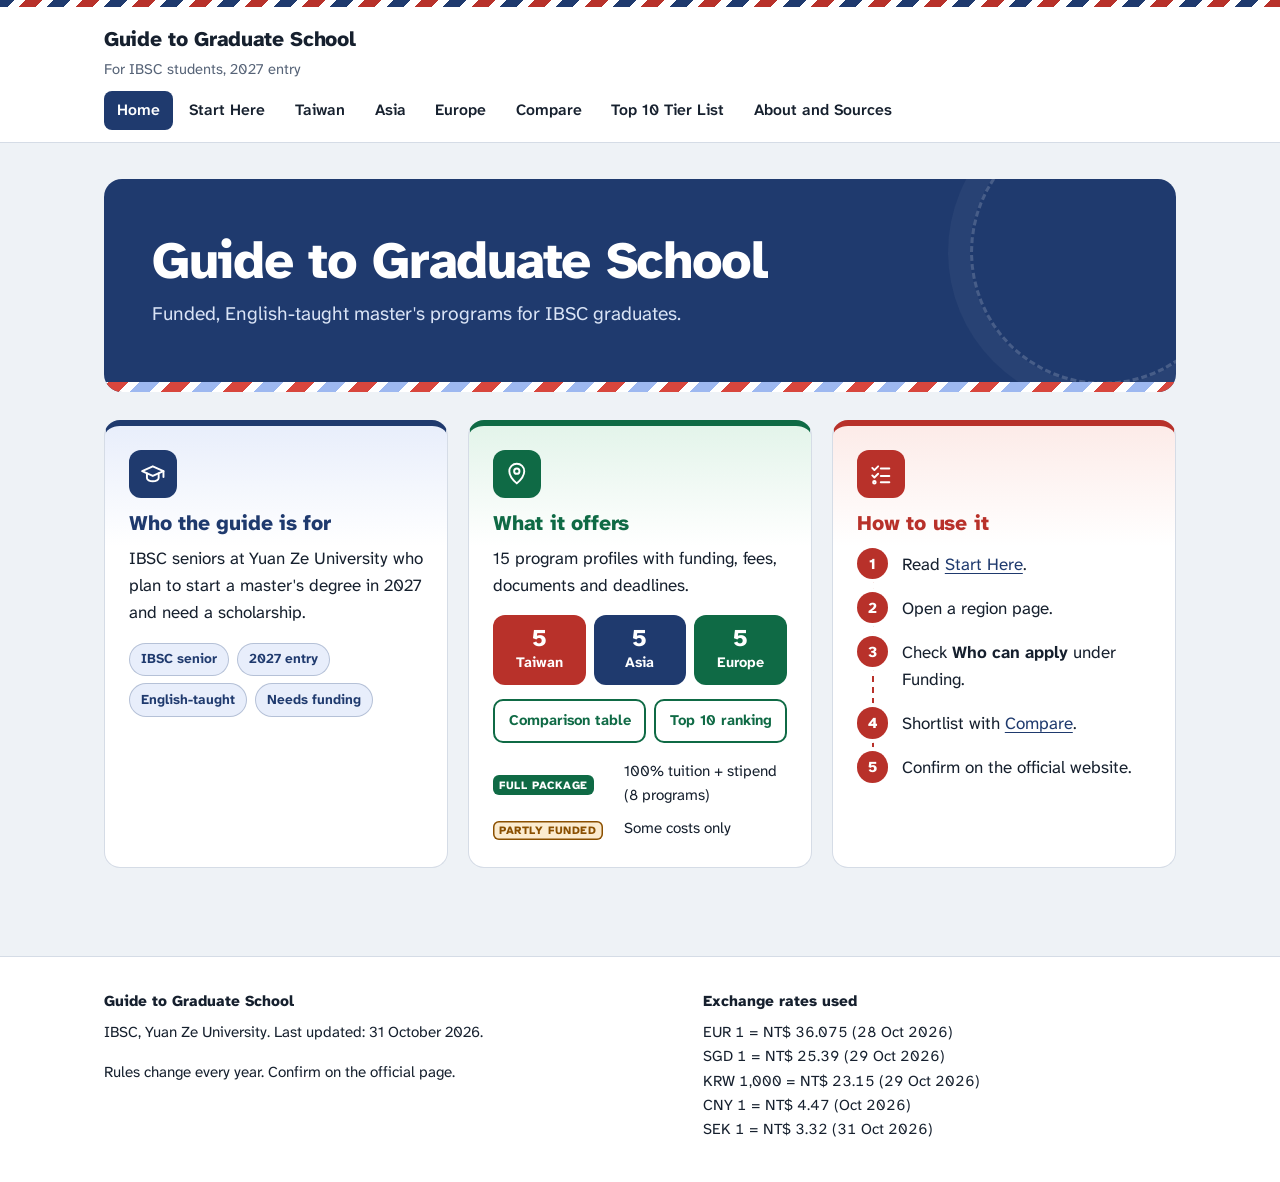
==== index.html @ ecdeb130 "Colourful Home page" ====
<!doctype html>
<html lang="en">
<head>
<meta charset="utf-8">
<meta name="viewport" content="width=device-width, initial-scale=1">
<title>Home | Guide to Graduate School</title>
<meta name="description" content="Fully funded and partly funded master&#x27;s programs for IBSC students: funding, fees, documents and deadlines.">
<link rel="preconnect" href="https://fonts.googleapis.com">
<link rel="preconnect" href="https://fonts.gstatic.com" crossorigin>
<link rel="stylesheet" href="https://fonts.googleapis.com/css2?family=Atkinson+Hyperlegible+Next:ital,wght@0,400;0,600;0,800;1,400&display=swap">
<link rel="stylesheet" href="style.css?v=7">
<script>function imgFail(i){var n=(i.getAttribute('data-next')||'').split('|').filter(Boolean);if(n.length){i.setAttribute('data-next',n.slice(1).join('|'));i.src=n[0];}else{var f=i.closest('.frame');if(f)f.classList.add('noimg');i.remove();}}</script>
</head>
<body>
<a class="skip" href="#main">Skip to content</a>
<header class="site-head">
  <div class="wrap head-row">
    <a class="brand" href="index.html"><span class="brand-name">Guide to Graduate School</span><span class="brand-for">For IBSC students, 2027 entry</span></a>
  </div>
  <nav class="wrap" aria-label="Main menu"><ul class="nav"><li><a href="index.html" aria-current="page">Home</a></li><li><a href="start-here.html">Start Here</a></li><li><a href="taiwan.html">Taiwan</a></li><li><a href="asia.html">Asia</a></li><li><a href="europe.html">Europe</a></li><li><a href="compare.html">Compare</a></li><li><a href="top-10.html">Top 10 Tier List</a></li><li><a href="about.html">About and Sources</a></li></ul></nav>
</header>
<main id="main" class="wrap">
<section class="hero3">
  <h1>Guide to Graduate School</h1>
  <p>Funded, English-taught master's programs for IBSC graduates.</p>
</section>

<section class="trio" aria-label="About this guide">
  <section class="card3 c-who" aria-labelledby="who-t">
    <span class="ico"><svg viewBox="0 0 24 24" aria-hidden="true"><path d="M2 9.5 12 5l10 4.5L12 14 2 9.5z"/><path d="M6.5 11.6V16c0 1.6 2.5 3 5.5 3s5.5-1.4 5.5-3v-4.4"/><path d="M22 9.5V15"/></svg></span>
    <h2 id="who-t">Who the guide is for</h2>
    <p>IBSC seniors at Yuan Ze University who plan to start a master's degree in 2027 and need a scholarship.</p>
    <ul class="tags"><li>IBSC senior</li><li>2027 entry</li><li>English-taught</li><li>Needs funding</li></ul>
  </section>
  <section class="card3 c-what" aria-labelledby="what-t">
    <span class="ico"><svg viewBox="0 0 24 24" aria-hidden="true"><path d="M12 21s-7-6.2-7-11.5a7 7 0 0 1 14 0C19 14.8 12 21 12 21z"/><circle cx="12" cy="9.5" r="2.5"/></svg></span>
    <h2 id="what-t">What it offers</h2>
    <p>15 program profiles with funding, fees, documents and deadlines.</p>
    <div class="rchips"><a class="rchip r-taiwan" href="taiwan.html"><span class="rn">5</span><span class="rl">Taiwan</span></a><a class="rchip r-asia" href="asia.html"><span class="rn">5</span><span class="rl">Asia</span></a><a class="rchip r-europe" href="europe.html"><span class="rn">5</span><span class="rl">Europe</span></a></div>
    <p class="tools"><a href="compare.html">Comparison table</a><a href="top-10.html">Top 10 ranking</a></p>
    <dl class="keys">
      <div><dt><span class="badge full sm">FULL PACKAGE</span></dt><dd>100% tuition + stipend (8 programs)</dd></div>
      <div><dt><span class="badge part sm">PARTLY FUNDED</span></dt><dd>Some costs only</dd></div>
    </dl>
  </section>
  <section class="card3 c-how" aria-labelledby="how-t">
    <span class="ico"><svg viewBox="0 0 24 24" aria-hidden="true"><path d="M4 6.5l2 2 3.5-3.5"/><path d="M12 7h8"/><path d="M4 13.5l2 2 3.5-3.5"/><path d="M12 14h8"/><path d="M12 20h8"/><circle cx="6" cy="20" r="1.2"/></svg></span>
    <h2 id="how-t">How to use it</h2>
    <ol class="nsteps">
      <li>Read <a href="start-here.html">Start Here</a>.</li>
      <li>Open a region page.</li>
      <li>Check <strong>Who can apply</strong> under Funding.</li>
      <li>Shortlist with <a href="compare.html">Compare</a>.</li>
      <li>Confirm on the official website.</li>
    </ol>
  </section>
</section>
</main>
<footer class="site-foot"><div class="wrap foot-grid">
  <div>
    <p class="foot-title">Guide to Graduate School</p>
    <p>IBSC, Yuan Ze University. Last updated: 31 October 2026.</p>
    <p>Rules change every year. Confirm on the official page.</p>
  </div>
  <div>
    <p class="foot-title">Exchange rates used</p>
    <ul class="rates"><li>EUR 1 = NT$ 36.075 (28 Oct 2026)</li><li>SGD 1 = NT$ 25.39 (29 Oct 2026)</li><li>KRW 1,000 = NT$ 23.15 (29 Oct 2026)</li><li>CNY 1 = NT$ 4.47 (Oct 2026)</li><li>SEK 1 = NT$ 3.32 (31 Oct 2026)</li></ul>
  </div>
</div></footer>
<script>
(function(){
  var t=new Date();t.setHours(0,0,0,0);
  document.querySelectorAll('[data-date]').forEach(function(el){
    var d=new Date(el.getAttribute('data-date')+'T00:00:00');
    var n=Math.round((d-t)/864e5), out=el.querySelector('.left');
    el.classList.remove('closed','soon');
    if(n<0){el.classList.add('closed');if(out)out.textContent='Closed';}
    else{if(n<=14)el.classList.add('soon');if(out)out.textContent=n===0?'Closes today':(n===1?'1 day left':n+' days left');}
  });
  var list=document.querySelector('.next-list');
  if(list){var shown=0;list.querySelectorAll('li').forEach(function(li){if(li.classList.contains('closed')||shown>=6){li.hidden=true;}else{shown++;}});}
  var boxes=document.querySelectorAll('.checklist input[type=checkbox]');
  if(boxes.length){
    var saved={};try{saved=JSON.parse(localStorage.getItem('gtgs-checklist')||'{}');}catch(err){}
    boxes.forEach(function(b){
      if(saved[b.id])b.checked=true;
      b.addEventListener('change',function(){saved[b.id]=b.checked;try{localStorage.setItem('gtgs-checklist',JSON.stringify(saved));}catch(err){}});
    });
  }
})();
</script>
</body>
</html>
---- style.css ----
/* Guide to Graduate School: airmail + ticket theme */
:root{
  --paper:#eef2f6; --sheet:#ffffff; --ink:#16202e; --muted:#566377; --line:#d5dce6; --line2:#b9c4d3;
  --navy:#1f3a6e; --navy-ink:#ffffff; --red:#b8312a; --red-bg:#fdebe8;
  --green:#0f6a45; --green-bg:#dcf1e5; --amber:#8a4f00; --amber-bg:#fbebcf;
  --chip-r:#16202e; --tint:#f5f7fa;
  --radius:12px; --wrap:1120px;
  color-scheme:light;
}
@media (prefers-color-scheme:dark){
  :root:not([data-theme="light"]){
    --paper:#0f141b; --sheet:#171e28; --ink:#e7ecf3; --muted:#a2adbd; --line:#2a3443; --line2:#3a4658;
    --navy:#9db8f0; --navy-ink:#0f141b; --red:#ff8f84; --red-bg:#3a1714;
    --green:#74d6a5; --green-bg:#123628; --amber:#f3c065; --amber-bg:#3a2a0b;
    --chip-r:#e7ecf3; --tint:#1c2531; color-scheme:dark;
  }
}
:root[data-theme="dark"]{
  --paper:#0f141b; --sheet:#171e28; --ink:#e7ecf3; --muted:#a2adbd; --line:#2a3443; --line2:#3a4658;
  --navy:#9db8f0; --navy-ink:#0f141b; --red:#ff8f84; --red-bg:#3a1714;
  --green:#74d6a5; --green-bg:#123628; --amber:#f3c065; --amber-bg:#3a2a0b;
  --chip-r:#e7ecf3; --tint:#1c2531; color-scheme:dark;
}

*{box-sizing:border-box}
html{-webkit-text-size-adjust:100%;scroll-padding-top:1rem}
body{margin:0;background:var(--paper);color:var(--ink);
  font:400 1.0625rem/1.6 "Atkinson Hyperlegible Next","Atkinson Hyperlegible",system-ui,-apple-system,"Segoe UI",sans-serif}
img{max-width:100%;height:auto;display:block}
a{color:var(--navy);text-underline-offset:.18em;text-decoration-thickness:1px}
a:hover{text-decoration-thickness:2px}
:focus-visible{outline:3px solid var(--navy);outline-offset:2px;border-radius:4px}
h1,h2,h3,h4{line-height:1.15;margin:0 0 .5em;font-weight:800;letter-spacing:-.01em}
h1{font-size:clamp(2.1rem,4.6vw,3.25rem);letter-spacing:-.025em}
h2{font-size:clamp(1.45rem,2.6vw,1.9rem)}
h3{font-size:1.2rem}
h4{font-size:1.05rem}
p{margin:0 0 1em}
ul,ol{margin:0 0 1em;padding-left:1.25em}
.wrap{max-width:var(--wrap);margin:0 auto;padding:0 24px}
.sr{position:absolute;width:1px;height:1px;overflow:hidden;clip:rect(0 0 0 0);white-space:nowrap}
.skip{position:absolute;left:-999px;top:.5rem;background:var(--sheet);padding:.5rem 1rem;z-index:10}
.skip:focus{left:1rem}
.num{font-variant-numeric:tabular-nums}
.small{font-size:.9rem;color:var(--muted)}
.note{font-size:.95rem;color:var(--muted)}
.todo{color:var(--red);font-weight:600}

/* header with an airmail edge */
.site-head{background:var(--sheet);border-bottom:1px solid var(--line);position:relative}
.site-head::before{content:"";display:block;height:7px;
  background:repeating-linear-gradient(-45deg,#b8312a 0 12px,transparent 12px 20px,#1f3a6e 20px 32px,transparent 32px 40px)}
.head-row{display:flex;align-items:center;justify-content:space-between;padding-top:1rem;padding-bottom:.6rem}
.brand{text-decoration:none;color:var(--ink);display:flex;flex-direction:column;gap:.1rem}
.brand-name{font-weight:800;font-size:1.3rem;letter-spacing:-.015em}
.brand-for{color:var(--muted);font-size:.92rem}
.nav{list-style:none;margin:0;padding:0 0 .75rem;display:flex;flex-wrap:wrap;gap:.25rem}
.nav a{display:block;padding:.45rem .8rem;border-radius:8px;text-decoration:none;color:var(--ink);font-weight:600;font-size:.98rem}
.nav a:hover{background:var(--tint)}
.nav a[aria-current="page"]{background:var(--navy);color:var(--navy-ink)}

main.wrap{padding-top:2.25rem;padding-bottom:4rem}

/* badges */
.badge{display:inline-block;font-weight:800;font-size:.8rem;letter-spacing:.05em;padding:.32em .7em;border-radius:6px;line-height:1.2;white-space:nowrap}
.badge.full{background:var(--green);color:var(--sheet)}
.badge.part{background:var(--amber-bg);color:var(--amber);box-shadow:inset 0 0 0 1.5px var(--amber)}
.badge.sm{font-size:.7rem;padding:.28em .55em}

/* buttons */
.btn{display:inline-block;padding:.75rem 1.2rem;border-radius:10px;background:var(--navy);color:var(--navy-ink);font-weight:800;text-decoration:none;border:2px solid var(--navy)}
.btn.alt{background:transparent;color:var(--navy)}
.btn:hover{text-decoration:underline}
.cta{display:flex;flex-wrap:wrap;gap:.75rem;margin:1.5rem 0}

/* page head */
.page-head{max-width:70ch;margin-bottom:2rem}
.crumb{font-size:.92rem;color:var(--muted);margin-bottom:.75rem}
.crumb a{color:var(--muted)}
.lead{font-size:1.2rem;color:var(--muted);max-width:62ch}
.tally{display:flex;flex-wrap:wrap;align-items:center;gap:.5rem;font-weight:600}
.tally .sep{width:1px;height:1.1em;background:var(--line2);margin:0 .4rem}
.toc-inline{list-style:none;padding:0;display:flex;flex-wrap:wrap;gap:.5rem 1.25rem;font-weight:600}

/* HOME */
.hero{display:grid;grid-template-columns:minmax(0,1.25fr) minmax(0,1fr);gap:3rem;align-items:start;margin-bottom:3.5rem}
.hero h1{max-width:16ch}
.hero-note{color:var(--muted)}
.hero-note .badge{vertical-align:.1em;margin:0 .15rem}
.next{background:var(--sheet);border:1px solid var(--line);border-radius:var(--radius);padding:1.4rem 1.4rem 1rem;border-top:6px solid var(--red)}
.next h2{font-size:1.3rem;margin-bottom:.75rem}
.next-list{list-style:none;padding:0;margin:0 0 .75rem}
.next-list li{display:grid;grid-template-columns:6.6rem 1fr;gap:.15rem .9rem;padding:.7rem 0;border-top:1px solid var(--line)}
.next-list li:first-child{border-top:0}
.next-list li[hidden]{display:none}
.next-list .d{grid-row:span 2;font-weight:800;color:var(--red);font-variant-numeric:tabular-nums}
.next-list a{font-weight:600}
.next-list .meta{display:flex;align-items:center;gap:.5rem;font-size:.88rem;color:var(--muted)}
.left{font-size:.88rem;color:var(--muted);font-weight:600}
.soon .left{color:var(--red)}
.closed .left{color:var(--muted)}

.programs{margin-bottom:3.5rem}
.regions{display:grid;grid-template-columns:repeat(3,minmax(0,1fr));gap:1.25rem}
.reg{background:var(--sheet);border:1px solid var(--line);border-radius:var(--radius);padding:1.25rem}
.reg h3{font-size:1.35rem;margin-bottom:.5rem}
.reg h3 a{color:var(--ink);text-decoration:none}
.reg ul{list-style:none;padding:0;margin:0 0 1rem}
.reg li{padding:.65rem 0;border-top:1px solid var(--line)}
.reg li a{font-weight:600}
.row2{display:flex;align-items:center;gap:.6rem;margin-top:.3rem;font-size:.9rem;color:var(--muted);font-variant-numeric:tabular-nums}
.more{font-weight:600}

.two{display:grid;grid-template-columns:1fr 1fr;gap:3rem}
.badges{margin:0}
.badges div{display:grid;grid-template-columns:9.5rem 1fr;gap:1rem;padding:.9rem 0;border-top:1px solid var(--line)}
.badges dt{padding-top:.15rem}
.badges dd{margin:0}
.steps{padding-left:1.4em}
.steps li{margin-bottom:.6rem;padding-left:.25rem}

/* REGION: at a glance */
.glance{margin-bottom:3rem}
.tablewrap{overflow-x:auto;-webkit-overflow-scrolling:touch}
table{border-collapse:collapse;width:100%}
.gl{background:var(--sheet);border:1px solid var(--line);border-radius:var(--radius);overflow:hidden}
.gl th,.gl td{text-align:left;padding:.8rem 1rem;border-top:1px solid var(--line);vertical-align:top}
.gl thead th{background:var(--tint);font-size:.88rem;color:var(--muted);font-weight:600;border-top:0}
.gl tbody th a{font-weight:600}
.gl .dlc strong{color:var(--red);display:block;white-space:nowrap}
.gl .closed .dlc strong{color:var(--muted);text-decoration:line-through}

/* PROFILE */
.prog{background:var(--sheet);border:1px solid var(--line);border-radius:16px;padding:clamp(1.25rem,3.2vw,2.5rem);margin:0 0 2.5rem}
.prog-head{display:grid;grid-template-columns:minmax(0,1fr) minmax(0,22rem);gap:2rem;align-items:start;margin-bottom:1.5rem}
.count{font-size:.92rem;color:var(--muted);font-weight:600;margin-bottom:.5rem}
.prog h2{font-size:clamp(1.5rem,2.8vw,2.1rem);max-width:28ch}
.uni{font-size:1.15rem;font-weight:600;margin-bottom:.2rem}
.city{color:var(--muted)}
.campus{margin:0}
.campus .frame{aspect-ratio:4/3;border-radius:10px;overflow:hidden}
.campus .frame img{width:100%;height:100%;object-fit:cover}
figcaption{font-size:.88rem;color:var(--muted);margin-top:.45rem}

.frame{display:grid;background:var(--tint);border:1px solid var(--line);border-radius:8px;overflow:hidden;min-height:8rem}
.frame>*{grid-area:1/1}
.frame img,.frame .zoom{position:relative;z-index:1;background:var(--sheet)}
.frame .zoom{display:block}
.frame .ph{align-self:center;justify-self:center;text-align:center;color:var(--muted);font-size:.9rem;padding:1rem;line-height:1.4}
.frame .ph small{font-size:.8rem;opacity:.8;word-break:break-all}

/* the ticket */
.ticket{display:grid;grid-template-columns:minmax(0,1fr) 15.5rem;border:1.5px solid var(--line2);border-radius:14px;margin:0 0 2.25rem;background:var(--sheet);position:relative}
.facts{display:grid;grid-template-columns:1.25fr 1fr 1fr 1fr}
.fact{padding:1.1rem 1.2rem;display:flex;flex-direction:column;gap:.3rem;border-left:1px solid var(--line)}
.fact:first-child{border-left:0}
.k{font-size:.85rem;color:var(--muted);font-weight:600}
.v{font-size:1.45rem;font-weight:800;line-height:1.15;letter-spacing:-.01em}
.fact.fund .v{font-size:1rem}
.s{font-size:.85rem;color:var(--muted);line-height:1.35}
.stub{background:var(--red-bg);border-left:2px dashed var(--red);border-radius:0 12px 12px 0;padding:1.1rem 1.3rem;display:flex;flex-direction:column;gap:.25rem;position:relative}
.stub::before,.stub::after{content:"";position:absolute;left:-12px;width:22px;height:22px;border-radius:50%;background:var(--sheet);border:1.5px solid var(--line2)}
.stub::before{top:-12px;clip-path:inset(50% 0 0 0)}
.stub::after{bottom:-12px;clip-path:inset(0 0 50% 0)}
.stub .k{color:var(--red)}
.stub .v{color:var(--red);font-size:1.6rem}
.stub .left{display:inline-block;align-self:flex-start;margin-top:.35rem;padding:.2rem .55rem;border-radius:6px;background:var(--sheet);color:var(--red);font-size:.85rem}
.stub.closed .v{text-decoration:line-through;color:var(--muted)}
.stub.closed .left{color:var(--muted)}
.stub .start{font-size:.85rem;color:var(--ink);margin-top:.35rem}

/* profile parts */
.psec{display:grid;grid-template-columns:13rem minmax(0,1fr);gap:1.5rem;padding:1.75rem 0;border-top:1px solid var(--line)}
.psec h3{display:flex;align-items:flex-start;gap:.6rem;font-size:1.1rem;margin:0}
.pn{flex:none;display:inline-grid;place-items:center;width:1.75rem;height:1.75rem;border-radius:50%;background:var(--navy);color:var(--navy-ink);font-size:.9rem;font-variant-numeric:tabular-nums;margin-top:-.1rem}
.pc>*:last-child{margin-bottom:0}
.pc p{max-width:72ch}
.label{font-weight:800;margin:1.1rem 0 .4rem}
.fields{display:grid;grid-template-columns:repeat(2,minmax(0,1fr));gap:.9rem 1.5rem;margin:0}
.fields dt{font-size:.85rem;color:var(--muted);font-weight:600}
.fields dd{margin:0}
.links,.courses{padding-left:1.2em}
.links li,.courses li{margin-bottom:.25rem}
.cost{background:var(--tint);border-radius:8px;padding:.75rem 1rem}
.fund{border-left:4px solid var(--amber);padding:.25rem 0 .25rem 1.1rem;margin:1.25rem 0}
.fund.full{border-left-color:var(--green)}
.fund h4{display:flex;flex-wrap:wrap;align-items:center;gap:.5rem}
.kind{font-size:.75rem;font-weight:800;padding:.2em .5em;border-radius:5px}
.kind.full{background:var(--green-bg);color:var(--green)}
.kind.part{background:var(--amber-bg);color:var(--amber)}
.fund-rows{grid-template-columns:1fr}
.fund-rows div{display:grid;grid-template-columns:12rem minmax(0,1fr);gap:1rem}
.fsrc{font-size:.9rem;margin-top:.6rem}

.req{font-size:.97rem}
.req th,.req td{text-align:left;vertical-align:top;padding:.7rem .75rem;border-top:1px solid var(--line)}
.req thead th{font-size:.85rem;color:var(--muted);font-weight:600;border-top:0}
.req tbody th{font-weight:600;width:13rem}
.req .stc{width:9.5rem}
.chip{display:inline-block;font-size:.8rem;font-weight:800;padding:.2em .55em;border-radius:5px;white-space:nowrap}
.c-R{background:var(--chip-r);color:var(--sheet)}
.c-O{box-shadow:inset 0 0 0 1.5px var(--navy);color:var(--navy)}
.c-N{background:var(--tint);color:var(--muted)}
.c-S{border:1.5px dashed var(--line2);color:var(--muted);padding:.12em .5em}
.st-S td:last-child{color:var(--muted)}

.dls{margin:0}
.dls div{display:grid;grid-template-columns:15rem minmax(0,1fr);gap:1rem;padding:.6rem 0;border-top:1px solid var(--line)}
.dls div:first-child{border-top:0}
.dls dt{color:var(--muted);font-weight:600}
.dls dd{margin:0}
.dls .hot dd{color:var(--red);font-weight:800}

.shots{display:grid;grid-template-columns:repeat(2,minmax(0,1fr));gap:1.25rem}
.shot{margin:0}
.shot .frame{min-height:12rem}
.shot img{width:100%}

.contacts{list-style:none;padding:0}
.contacts li{margin-bottom:.3rem}
.cl{color:var(--muted)}
.srcs{padding-left:1.4em;font-size:.97rem}
.srcs li{margin-bottom:.3rem}
.checked{font-weight:600;margin-top:1rem}
.back{margin:1.5rem 0 0;font-size:.95rem}

/* START HERE */
.block{background:var(--sheet);border:1px solid var(--line);border-radius:16px;padding:clamp(1.25rem,3vw,2.25rem);margin-bottom:2rem}
.words{display:grid;grid-template-columns:repeat(2,minmax(0,1fr));gap:0 2.5rem;margin:0}
.words div{padding:.8rem 0;border-top:1px solid var(--line)}
.words dt{font-weight:800}
.words dd{margin:.15rem 0 0;color:var(--ink)}
.checklist{list-style:none;padding:0;counter-reset:c;margin:0}
.checklist li{display:flex;gap:.8rem;align-items:flex-start;padding:.7rem 0;border-top:1px solid var(--line)}
.checklist li:first-child{border-top:0}
.checklist input{width:1.25rem;height:1.25rem;margin-top:.2rem;flex:none;accent-color:var(--green)}
.checklist input:checked+label{color:var(--muted);text-decoration:line-through}
.timeline{list-style:none;padding:0;margin:0 0 1rem;border-left:3px solid var(--line2)}
.timeline li{position:relative;padding:0 0 1.25rem 1.5rem}
.timeline li::before{content:"";position:absolute;left:-9px;top:.35rem;width:15px;height:15px;border-radius:50%;background:var(--sheet);border:3px solid var(--red)}
.timeline .when{font-weight:800;margin-bottom:.2rem}
.timeline p{margin:0;max-width:75ch}
.tips{padding-left:1.2em}
.tips li{margin-bottom:.7rem;max-width:78ch}
.soon-box{max-width:52rem}

/* footer */
.site-foot{background:var(--sheet);border-top:1px solid var(--line);padding:2rem 0;font-size:.95rem}
.foot-grid{display:grid;grid-template-columns:1.2fr 1fr;gap:2rem}
.foot-title{font-weight:800;margin-bottom:.4rem}
.rates{list-style:none;padding:0;margin:0 0 .5rem;font-variant-numeric:tabular-nums}

/* responsive */
@media (max-width:980px){
  .hero{grid-template-columns:1fr;gap:2rem}
  .regions{grid-template-columns:1fr}
  .two{grid-template-columns:1fr;gap:1.5rem}
  .ticket{grid-template-columns:1fr}
  .stub{border-left:0;border-top:2px dashed var(--red);border-radius:0 0 12px 12px}
  .stub::before{left:-12px;top:-12px;clip-path:inset(0 0 0 50%)}
  .stub::after{left:auto;right:-12px;top:-12px;bottom:auto;clip-path:inset(0 50% 0 0)}
  .psec{grid-template-columns:1fr;gap:.9rem}
}
@media (max-width:760px){
  .wrap{padding:0 16px}
  main.wrap{padding-top:1.5rem}
  .prog-head{grid-template-columns:1fr}
  .facts{grid-template-columns:1fr 1fr}
  .fact{border-left:0;border-top:1px solid var(--line)}
  .fact:nth-child(-n+2){border-top:0}
  .fact:nth-child(even){border-left:1px solid var(--line)}
  .fact.fund{grid-column:1/-1;border-left:0}
  .fact.fund+.fact{border-left:0;border-top:1px solid var(--line)}
  .fact.fund~.fact:nth-child(3){border-left:1px solid var(--line)}
  .fact.fund~.fact:nth-child(4){border-left:0;grid-column:1/-1}
  .v{font-size:1.25rem}
  .stub .v{font-size:1.4rem}
  .fields,.words,.shots{grid-template-columns:1fr}
  .fund-rows div,.dls div,.badges div{grid-template-columns:1fr;gap:.15rem}
  .foot-grid{grid-template-columns:1fr}
  /* tables become stacked rows */
  .gl,.gl tbody,.gl tr,.gl th,.gl td,.req,.req tbody,.req tr,.req th,.req td{display:block;width:auto}
  .gl thead,.req thead{position:absolute;width:1px;height:1px;overflow:hidden;clip:rect(0 0 0 0)}
  .gl{border:0;background:transparent}
  .gl tr{background:var(--sheet);border:1px solid var(--line);border-radius:10px;padding:.8rem 1rem;margin-bottom:.75rem;display:grid;grid-template-columns:1fr 1fr;gap:.4rem 1rem}
  .gl th,.gl td{border:0;padding:0}
  .gl tbody th{grid-column:1/-1;font-size:1.05rem}
  .gl td:nth-of-type(1){grid-column:1/-1}
  .gl td::before{content:attr(data-l);display:block;font-size:.78rem;color:var(--muted);font-weight:600}
  .req tr{padding:.8rem 0;border-top:1px solid var(--line)}
  .req th,.req td{border:0;padding:0}
  .req tbody th{width:auto;display:inline}
  .req .stc{width:auto;display:inline;margin-left:.5rem}
  .req td:last-child{margin-top:.3rem}
  .next-list li{grid-template-columns:5.8rem 1fr}
}
@media (prefers-reduced-motion:reduce){*{scroll-behavior:auto!important}}
@media print{.site-head nav,.cta,.back{display:none}.prog{break-inside:auto;border:0}}

/* ---------- Home sections ---------- */
.hsec{margin:0 0 3.5rem}
.who{display:grid;grid-template-columns:minmax(0,1.1fr) minmax(0,1fr);gap:2.5rem;align-items:start}
.who-main{font-size:1.25rem;line-height:1.5;margin:0}
.who-list{margin:0;padding-left:1.2em}
.who-list li{margin-bottom:.5rem}
.offers{list-style:none;padding:0;margin:0 0 2rem;border-top:1px solid var(--line)}
.offers li{display:grid;grid-template-columns:14rem minmax(0,1fr);gap:1.25rem;padding:.9rem 0;border-bottom:1px solid var(--line)}
.offers li>a{font-size:1.05rem}
h3.sub{font-size:1.15rem;margin:1.75rem 0 .75rem}
.reg h4{font-size:1.3rem;margin-bottom:.5rem}
.reg h4 a{color:var(--ink);text-decoration:none}

/* ---------- Compare ---------- */
.controls{display:flex;flex-wrap:wrap;align-items:center;gap:.75rem 1.5rem;background:var(--sheet);border:1px solid var(--line);border-radius:var(--radius);padding:.9rem 1rem;margin-bottom:1rem}
.seg{display:inline-flex;border:1.5px solid var(--navy);border-radius:9px;overflow:hidden}
.seg button{font:inherit;font-weight:600;font-size:.95rem;padding:.45rem .85rem;border:0;background:transparent;color:var(--navy);cursor:pointer}
.seg button+button{border-left:1.5px solid var(--navy)}
.seg button[aria-pressed="true"]{background:var(--navy);color:var(--navy-ink)}
.chk{display:inline-flex;align-items:center;gap:.45rem;font-weight:600}
.chk input{width:1.15rem;height:1.15rem;accent-color:var(--green)}
.sort{display:inline-flex;align-items:center;gap:.5rem;font-weight:600}
.sort select{font:inherit;padding:.4rem .5rem;border:1.5px solid var(--line2);border-radius:8px;background:var(--sheet);color:var(--ink)}
.count-line{margin:0 0 0 auto;color:var(--muted);font-size:.95rem}
.cmp .u{display:block;font-size:.82rem;color:var(--muted);font-weight:400;margin-top:.15rem}
.cmp tbody th a{font-weight:600}
.rk{font-weight:800;font-size:1.15rem}
.rk-note{display:block;font-size:.75rem;color:var(--muted)}
.cmp tr[hidden]{display:none}
.notes{color:var(--muted);font-size:.95rem;margin-top:1rem;padding-left:1.2em}

/* ---------- Top 10 ---------- */
.formula{font-weight:800;font-size:1.2rem;background:var(--tint);border-left:4px solid var(--navy);padding:.8rem 1rem;border-radius:0 8px 8px 0;font-variant-numeric:tabular-nums}
.defs{margin-top:1.25rem}
.crit .w{font-weight:800;font-size:1.15rem}
.tier{margin:0 0 2.5rem}
.tier-head{display:flex;align-items:center;gap:1rem;margin-bottom:1rem}
.tl{flex:none;display:grid;place-items:center;width:3.4rem;height:3.4rem;border-radius:12px;font-weight:800;font-size:1.9rem;color:#fff;background:var(--navy)}
.tier-S .tl{background:#0f6a45}.tier-A .tl{background:#1f3a6e}.tier-B .tl{background:#566377}.tier-C .tl{background:#8a4f00}
.tier-head h3{font-size:1.35rem;margin:0}
.tier-head p{margin:.15rem 0 0;color:var(--muted)}
.ranks{list-style:none;padding:0;margin:0;display:grid;gap:1rem}
.rank{display:grid;grid-template-columns:3rem 15rem minmax(0,1fr);gap:1.25rem;background:var(--sheet);border:1px solid var(--line);border-radius:14px;padding:1.25rem}
.no{font-weight:800;font-size:2rem;line-height:1;color:var(--navy);font-variant-numeric:tabular-nums}
.thumb{margin:0}
.thumb .frame{aspect-ratio:4/3;min-height:0}
.thumb .frame img{width:100%;height:100%;object-fit:cover}
.thumb figcaption{font-size:.78rem}
.rbody h4{font-size:1.2rem;margin:.35rem 0 .2rem}
.rbody p{margin-bottom:.6rem;max-width:70ch}
.rmeta{display:flex;align-items:center;gap:.75rem;margin:0}
.score{color:var(--muted)}
.score strong{color:var(--ink);font-size:1.25rem}
.runi{color:var(--muted);font-weight:600}
.route{background:var(--tint);border-radius:8px;padding:.6rem .8rem;font-size:.95rem}
.bars{display:grid;grid-template-columns:repeat(4,minmax(0,1fr));gap:.5rem 1rem;margin:.4rem 0 .8rem}
.bars dt{font-size:.8rem;color:var(--muted);font-weight:600}
.bars dd{margin:.15rem 0 0;display:flex;align-items:center;gap:.4rem}
.bar{flex:1;height:.5rem;border-radius:4px;background:var(--line);overflow:hidden}
.bar i{display:block;height:100%;background:var(--navy)}
.bv{font-size:.82rem;font-weight:600;font-variant-numeric:tabular-nums}
.rlinks{display:flex;flex-wrap:wrap;gap:.4rem 1.2rem;font-weight:600;font-size:.95rem;margin:0}
.awards{display:grid;grid-template-columns:1fr 1fr;gap:1.25rem}
.award{border:2px solid var(--navy);border-radius:14px;padding:1.25rem}
.aw-k{display:inline-block;background:var(--navy);color:var(--navy-ink);font-weight:800;padding:.25rem .7rem;border-radius:6px;margin-bottom:.8rem}
.award .thumb{margin-bottom:.8rem}
.award .thumb .frame{aspect-ratio:16/7}
.award h3{font-size:1.15rem}
.sct .tot{font-weight:800}
.whys details,.srcgroup details{border-top:1px solid var(--line);padding:.55rem 0}
.whys summary,.srcgroup summary{cursor:pointer;font-weight:600}
.whys details p{margin:.5rem 0 .2rem;max-width:80ch}

/* ---------- About ---------- */
.simple th{width:auto}
.srcgroups{display:grid;grid-template-columns:repeat(3,minmax(0,1fr));gap:1.5rem}
.srcgroup h3{font-size:1.1rem;margin-bottom:.4rem}
.srcgroup .srcs{margin-top:.5rem}
.big-date{font-size:1.8rem;font-weight:800;margin-bottom:.4rem}

@media (max-width:980px){
  .who{grid-template-columns:1fr;gap:1rem}
  .rank{grid-template-columns:2.5rem minmax(0,1fr)}
  .rank .thumb{grid-column:2}
  .rank .rbody{grid-column:1/-1}
  .awards,.srcgroups{grid-template-columns:1fr}
  .count-line{margin-left:0}
}
@media (max-width:760px){
  .offers li{grid-template-columns:1fr;gap:.2rem}
  .bars{grid-template-columns:1fr 1fr}
  .rank{padding:1rem}
  .thumb .frame{aspect-ratio:16/9}
  .seg button{padding:.45rem .6rem}
  .crit .w{font-size:1rem}
}

.cmp{font-size:.95rem}
.cmp th,.cmp td{padding:.75rem .7rem}
.cmp tbody th{min-width:13rem}
.cmp .nv{font-weight:600;white-space:nowrap}
.cmp .dlc strong{white-space:nowrap}
@media (max-width:760px){.cmp tbody th{min-width:0}}
.cmp th,.cmp td{padding:.7rem .55rem}
.cmp tbody th{min-width:11.5rem}
.cmp .dlc strong{white-space:normal}
.sort{white-space:nowrap}
@media (max-width:760px){
  .cmp .rkc{grid-column:1/-1;display:flex;align-items:baseline;gap:.4rem}
  .cmp .rkc::before{content:"Rank";display:inline;font-size:.85rem}
  .cmp .rkc .rk{font-size:1rem}
  .cmp .rkc .rk-note{display:inline}
  .sort select{flex:1;min-width:0}
  .sort{display:flex;width:100%}
}

/* ---------- Home (short version) ---------- */
.hero2{background:var(--sheet);border:1px solid var(--line);border-radius:16px;padding:clamp(1.5rem,4vw,3rem);margin-bottom:1.5rem;border-left:8px solid var(--navy)}
.hero2 h1{max-width:20ch;margin-bottom:.6rem}
.hero2 .lead{margin-bottom:0}
.hero2 .cta{margin:1.5rem 0 0}
.trio{display:grid;grid-template-columns:repeat(3,minmax(0,1fr));gap:1.25rem;margin-bottom:1.5rem}
.card3{background:var(--sheet);border:1px solid var(--line);border-radius:14px;padding:1.4rem 1.5rem}
.card3 h2{font-size:1.25rem;margin-bottom:.6rem}
.card3 p,.card3 ul,.card3 ol{margin:0}
.card3 ul,.card3 ol{padding-left:1.2em}
.card3 li{margin-bottom:.35rem}
.legend{display:flex;flex-wrap:wrap;gap:.5rem 2rem;color:var(--muted)}
.legend p{margin:0}
.legend .badge{margin-right:.35rem;vertical-align:.1em}
.more-funds{margin-top:1rem;border-top:1px solid var(--line);padding-top:.6rem}
.more-funds summary{cursor:pointer;font-weight:700;color:var(--navy)}
@media (max-width:980px){.trio{grid-template-columns:1fr}}

.req th,.req td{padding:.5rem .75rem;line-height:1.45}
.req .stc{width:8.5rem}

.home-head{margin-bottom:1.5rem}
.home-head h1{margin-bottom:.3rem}
.card3 li .badge{vertical-align:.1em}

/* ---------- Home v3: colour ---------- */
.hero3{position:relative;overflow:hidden;background:var(--navy-solid,#1f3a6e);color:#fff;border-radius:18px;padding:clamp(1.75rem,4.5vw,3.25rem) clamp(1.5rem,4vw,3rem) calc(clamp(1.75rem,4.5vw,3.25rem) + 10px);margin-bottom:1.75rem}
.hero3::after{content:"";position:absolute;left:0;right:0;bottom:0;height:10px;background:repeating-linear-gradient(-45deg,#d8463d 0 14px,#fff 14px 22px,#9db8f0 22px 36px,#fff 36px 44px)}
.hero3 h1{color:#fff;margin:0 0 .5rem;max-width:18ch}
.hero3 p{margin:0;font-size:1.2rem;color:#d9e3f5;max-width:46ch}
.hero3::before{content:"";position:absolute;right:-60px;top:-60px;width:260px;height:260px;border-radius:50%;border:3px dashed rgba(255,255,255,.18);box-shadow:0 0 0 22px rgba(255,255,255,.04)}

.trio{gap:1.25rem}
.card3{position:relative;border:1px solid var(--line);border-top:6px solid var(--acc);border-radius:16px;padding:1.5rem 1.5rem 1.6rem;background:linear-gradient(180deg,var(--tintc) 0,var(--sheet) 7.5rem)}
.c-who{--acc:#1f3a6e;--tintc:#e8eefb;--accink:#1f3a6e}
.c-what{--acc:#0f6a45;--tintc:#e3f4ea;--accink:#0f6a45}
.c-how{--acc:#b8312a;--tintc:#fcebe8;--accink:#b8312a}
.ico{display:grid;place-items:center;width:3rem;height:3rem;border-radius:12px;background:var(--acc);margin-bottom:.9rem}
.ico svg{width:1.6rem;height:1.6rem;fill:none;stroke:#fff;stroke-width:1.8;stroke-linecap:round;stroke-linejoin:round}
.card3 h2{color:var(--accink);font-size:1.3rem;margin-bottom:.55rem}
.card3>p{margin:0 0 1rem}
.tags{list-style:none;padding:0;margin:0;display:flex;flex-wrap:wrap;gap:.45rem}
.tags li{background:var(--tintc);color:var(--accink);font-weight:700;font-size:.85rem;padding:.3rem .7rem;border-radius:999px;margin:0;border:1px solid color-mix(in srgb,var(--acc) 25%,transparent)}
.rchips{display:grid;grid-template-columns:repeat(3,1fr);gap:.5rem;margin:0 0 .9rem}
.rchip{display:flex;flex-direction:column;align-items:center;gap:.1rem;padding:.65rem .3rem;border-radius:12px;text-decoration:none;color:#fff;font-weight:700;transition:transform .15s}
.rchip:hover{transform:translateY(-2px)}
.rchip .rn{font-size:1.5rem;line-height:1;font-weight:800}
.rchip .rl{font-size:.9rem}
.r-taiwan{background:#b8312a}.r-asia{background:#1f3a6e}.r-europe{background:#0f6a45}
.tools{display:flex;flex-wrap:wrap;gap:.5rem;margin:0 0 1rem}
.tools a{flex:1 1 auto;text-align:center;font-weight:700;font-size:.92rem;padding:.5rem .7rem;border-radius:10px;border:2px solid var(--acc);color:var(--accink);text-decoration:none;background:var(--sheet)}
.tools a:hover{background:var(--tintc)}
.keys{margin:0;display:grid;gap:.45rem}
.keys div{display:flex;align-items:center;gap:.6rem}
.keys dt{flex:none;width:7.6rem}
.keys dd{margin:0;font-size:.95rem}
.nsteps{list-style:none;counter-reset:s;padding:0;margin:0;position:relative}
.nsteps::before{content:"";position:absolute;left:.95rem;top:.6rem;bottom:.6rem;width:2px;background:repeating-linear-gradient(var(--acc) 0 6px,transparent 6px 11px)}
.nsteps li{counter-increment:s;position:relative;padding:.35rem 0 .35rem 2.8rem;margin:0 0 .35rem}
.nsteps li::before{content:counter(s);position:absolute;left:0;top:.2rem;width:1.95rem;height:1.95rem;border-radius:50%;background:var(--acc);color:#fff;font-weight:800;display:grid;place-items:center;font-size:.95rem;box-shadow:0 0 0 4px var(--sheet)}
@media (prefers-color-scheme:dark){
  :root:not([data-theme="light"]) .c-who{--tintc:#1b2740;--accink:#9db8f0}
  :root:not([data-theme="light"]) .c-what{--tintc:#13301f;--accink:#74d6a5}
  :root:not([data-theme="light"]) .c-how{--tintc:#35181a;--accink:#ff8f84}
  :root:not([data-theme="light"]) .hero3{background:#1a2c52}
}
@media (prefers-reduced-motion:reduce){.rchip{transition:none}}
.card3 .tags,.card3 .nsteps{padding-left:0}
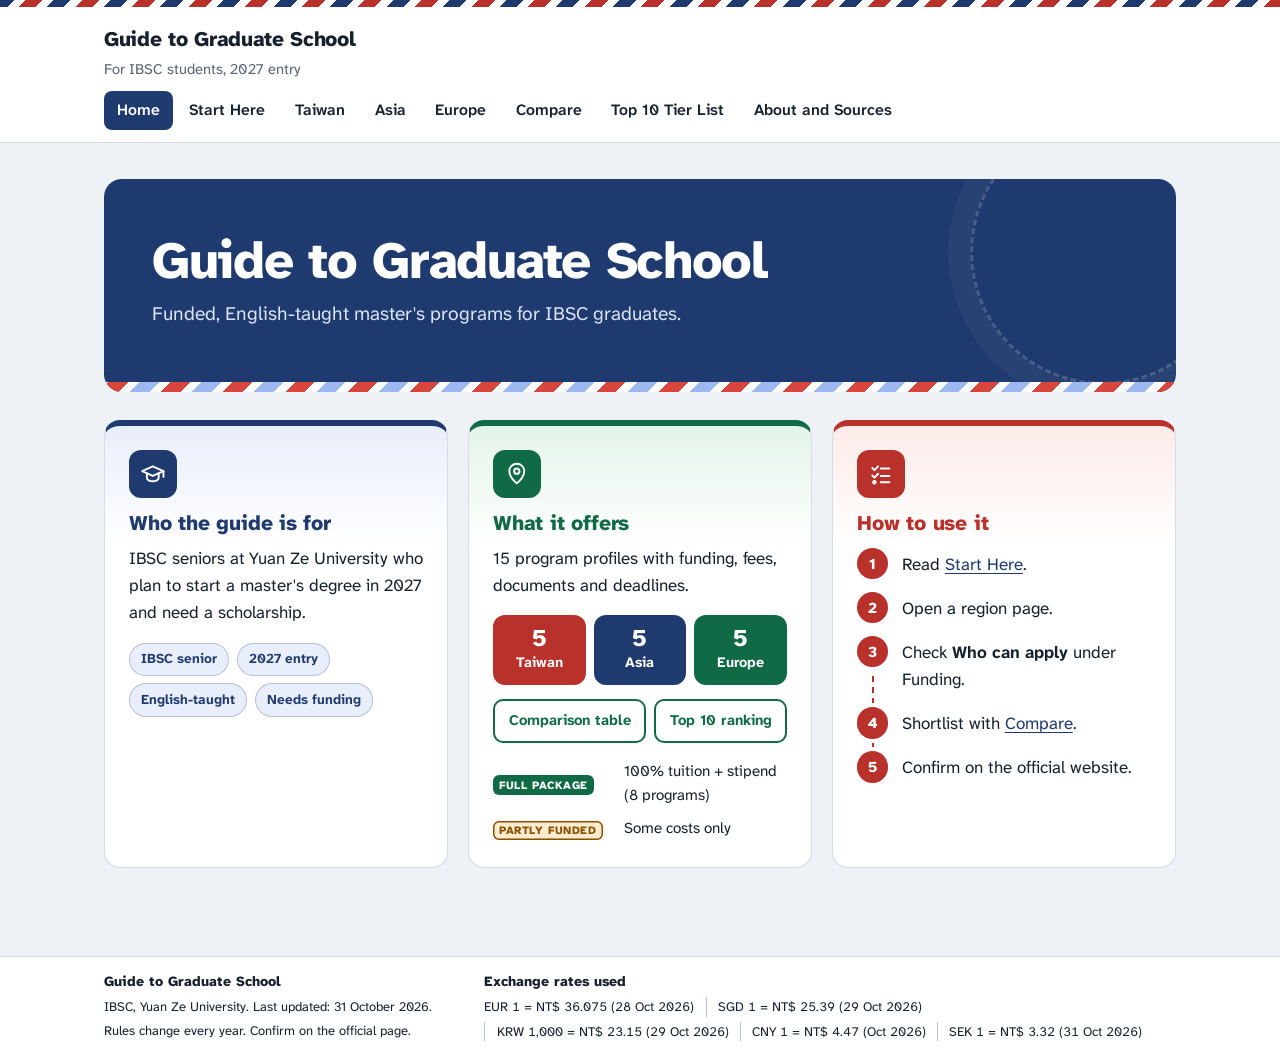
==== commit 1be85949: "Clarify funding details and compact footer" ====
--- a/index.html
+++ b/index.html
@@ -8,7 +8,7 @@
 <link rel="preconnect" href="https://fonts.googleapis.com">
 <link rel="preconnect" href="https://fonts.gstatic.com" crossorigin>
 <link rel="stylesheet" href="https://fonts.googleapis.com/css2?family=Atkinson+Hyperlegible+Next:ital,wght@0,400;0,600;0,800;1,400&display=swap">
-<link rel="stylesheet" href="style.css?v=7">
+<link rel="stylesheet" href="style.css?v=8">
 <script>function imgFail(i){var n=(i.getAttribute('data-next')||'').split('|').filter(Boolean);if(n.length){i.setAttribute('data-next',n.slice(1).join('|'));i.src=n[0];}else{var f=i.closest('.frame');if(f)f.classList.add('noimg');i.remove();}}</script>
 </head>
 <body>
--- a/style.css
+++ b/style.css
@@ -245,10 +245,15 @@
 .soon-box{max-width:52rem}
 
 /* footer */
-.site-foot{background:var(--sheet);border-top:1px solid var(--line);padding:2rem 0;font-size:.95rem}
-.foot-grid{display:grid;grid-template-columns:1.2fr 1fr;gap:2rem}
-.foot-title{font-weight:800;margin-bottom:.4rem}
-.rates{list-style:none;padding:0;margin:0 0 .5rem;font-variant-numeric:tabular-nums}
+.site-foot{background:var(--sheet);border-top:1px solid var(--line);padding:.875rem 0;font-size:.8125rem;line-height:1.5}
+.foot-grid{display:grid;grid-template-columns:minmax(0,.85fr) minmax(0,1.65fr);gap:1.5rem;align-items:start}
+.foot-grid>div{min-width:0}
+.site-foot p{margin:0 0 .25rem}
+.site-foot p:last-child{margin-bottom:0}
+.site-foot .foot-title{font-size:.875rem;font-weight:800;margin-bottom:.3rem}
+.rates{display:flex;flex-wrap:wrap;gap:.3rem .7rem;list-style:none;padding:0;margin:0;font-variant-numeric:tabular-nums}
+.rates li{max-width:100%;overflow-wrap:anywhere}
+.rates li+li{border-left:1px solid var(--line2);padding-left:.7rem}
 
 /* responsive */
 @media (max-width:980px){
@@ -277,7 +282,8 @@
   .stub .v{font-size:1.4rem}
   .fields,.words,.shots{grid-template-columns:1fr}
   .fund-rows div,.dls div,.badges div{grid-template-columns:1fr;gap:.15rem}
-  .foot-grid{grid-template-columns:1fr}
+  .foot-grid{grid-template-columns:1fr;gap:.75rem}
+  .rates li+li{border-left:0;padding-left:0}
   /* tables become stacked rows */
   .gl,.gl tbody,.gl tr,.gl th,.gl td,.req,.req tbody,.req tr,.req th,.req td{display:block;width:auto}
   .gl thead,.req thead{position:absolute;width:1px;height:1px;overflow:hidden;clip:rect(0 0 0 0)}
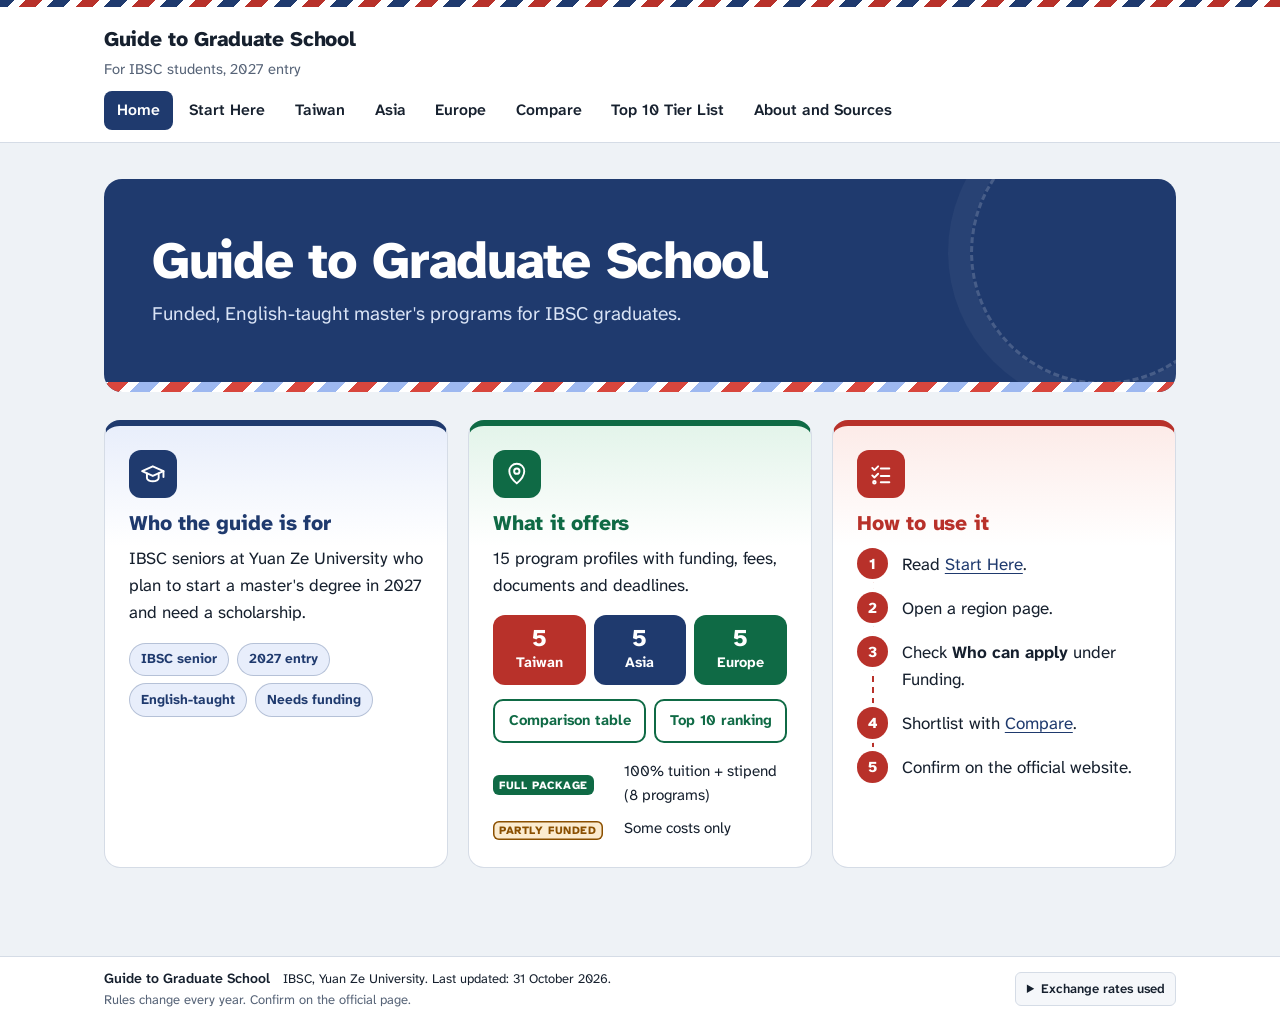
==== commit 1c5ce6f8: "Compact footer with expandable exchange rates" ====
--- a/index.html
+++ b/index.html
@@ -8,7 +8,7 @@
 <link rel="preconnect" href="https://fonts.googleapis.com">
 <link rel="preconnect" href="https://fonts.gstatic.com" crossorigin>
 <link rel="stylesheet" href="https://fonts.googleapis.com/css2?family=Atkinson+Hyperlegible+Next:ital,wght@0,400;0,600;0,800;1,400&display=swap">
-<link rel="stylesheet" href="style.css?v=8">
+<link rel="stylesheet" href="style.css?v=9">
 <script>function imgFail(i){var n=(i.getAttribute('data-next')||'').split('|').filter(Boolean);if(n.length){i.setAttribute('data-next',n.slice(1).join('|'));i.src=n[0];}else{var f=i.closest('.frame');if(f)f.classList.add('noimg');i.remove();}}</script>
 </head>
 <body>
@@ -56,16 +56,15 @@
   </section>
 </section>
 </main>
-<footer class="site-foot"><div class="wrap foot-grid">
-  <div>
+<footer class="site-foot"><div class="wrap footer-bar">
+  <div class="footer-info">
     <p class="foot-title">Guide to Graduate School</p>
     <p>IBSC, Yuan Ze University. Last updated: 31 October 2026.</p>
     <p>Rules change every year. Confirm on the official page.</p>
   </div>
-  <div>
-    <p class="foot-title">Exchange rates used</p>
+  <details class="footer-rates"><summary>Exchange rates used</summary>
     <ul class="rates"><li>EUR 1 = NT$ 36.075 (28 Oct 2026)</li><li>SGD 1 = NT$ 25.39 (29 Oct 2026)</li><li>KRW 1,000 = NT$ 23.15 (29 Oct 2026)</li><li>CNY 1 = NT$ 4.47 (Oct 2026)</li><li>SEK 1 = NT$ 3.32 (31 Oct 2026)</li></ul>
-  </div>
+  </details>
 </div></footer>
 <script>
 (function(){
--- a/style.css
+++ b/style.css
@@ -245,12 +245,17 @@
 .soon-box{max-width:52rem}
 
 /* footer */
-.site-foot{background:var(--sheet);border-top:1px solid var(--line);padding:.875rem 0;font-size:.8125rem;line-height:1.5}
-.foot-grid{display:grid;grid-template-columns:minmax(0,.85fr) minmax(0,1.65fr);gap:1.5rem;align-items:start}
-.foot-grid>div{min-width:0}
-.site-foot p{margin:0 0 .25rem}
-.site-foot p:last-child{margin-bottom:0}
-.site-foot .foot-title{font-size:.875rem;font-weight:800;margin-bottom:.3rem}
+.site-foot{background:var(--sheet);border-top:1px solid var(--line);padding:.65rem 0;font-size:.8125rem;line-height:1.5}
+.footer-bar{display:grid;grid-template-columns:minmax(0,1fr) auto;gap:.5rem 1rem;align-items:center}
+.footer-info{display:flex;flex-wrap:wrap;align-items:baseline;gap:.1rem .8rem;min-width:0}
+.site-foot p{margin:0}
+.site-foot .foot-title{font-size:.875rem;font-weight:600}
+.footer-info p:last-child{flex-basis:100%;color:var(--muted)}
+.footer-rates{min-width:0}
+.footer-rates>summary{width:fit-content;margin-left:auto;padding:.4rem .65rem;border:1px solid var(--line);border-radius:6px;background:var(--tint);color:var(--ink);font-weight:600;list-style:disclosure-closed inside;cursor:pointer}
+.footer-rates[open]{grid-column:1/-1}
+.footer-rates[open]>summary{list-style-type:disclosure-open}
+.footer-rates .rates{margin-top:.65rem}
 .rates{display:flex;flex-wrap:wrap;gap:.3rem .7rem;list-style:none;padding:0;margin:0;font-variant-numeric:tabular-nums}
 .rates li{max-width:100%;overflow-wrap:anywhere}
 .rates li+li{border-left:1px solid var(--line2);padding-left:.7rem}
@@ -282,7 +287,8 @@
   .stub .v{font-size:1.4rem}
   .fields,.words,.shots{grid-template-columns:1fr}
   .fund-rows div,.dls div,.badges div{grid-template-columns:1fr;gap:.15rem}
-  .foot-grid{grid-template-columns:1fr;gap:.75rem}
+  .footer-bar{grid-template-columns:1fr;gap:.5rem}
+  .footer-rates>summary{margin-left:0}
   .rates li+li{border-left:0;padding-left:0}
   /* tables become stacked rows */
   .gl,.gl tbody,.gl tr,.gl th,.gl td,.req,.req tbody,.req tr,.req th,.req td{display:block;width:auto}
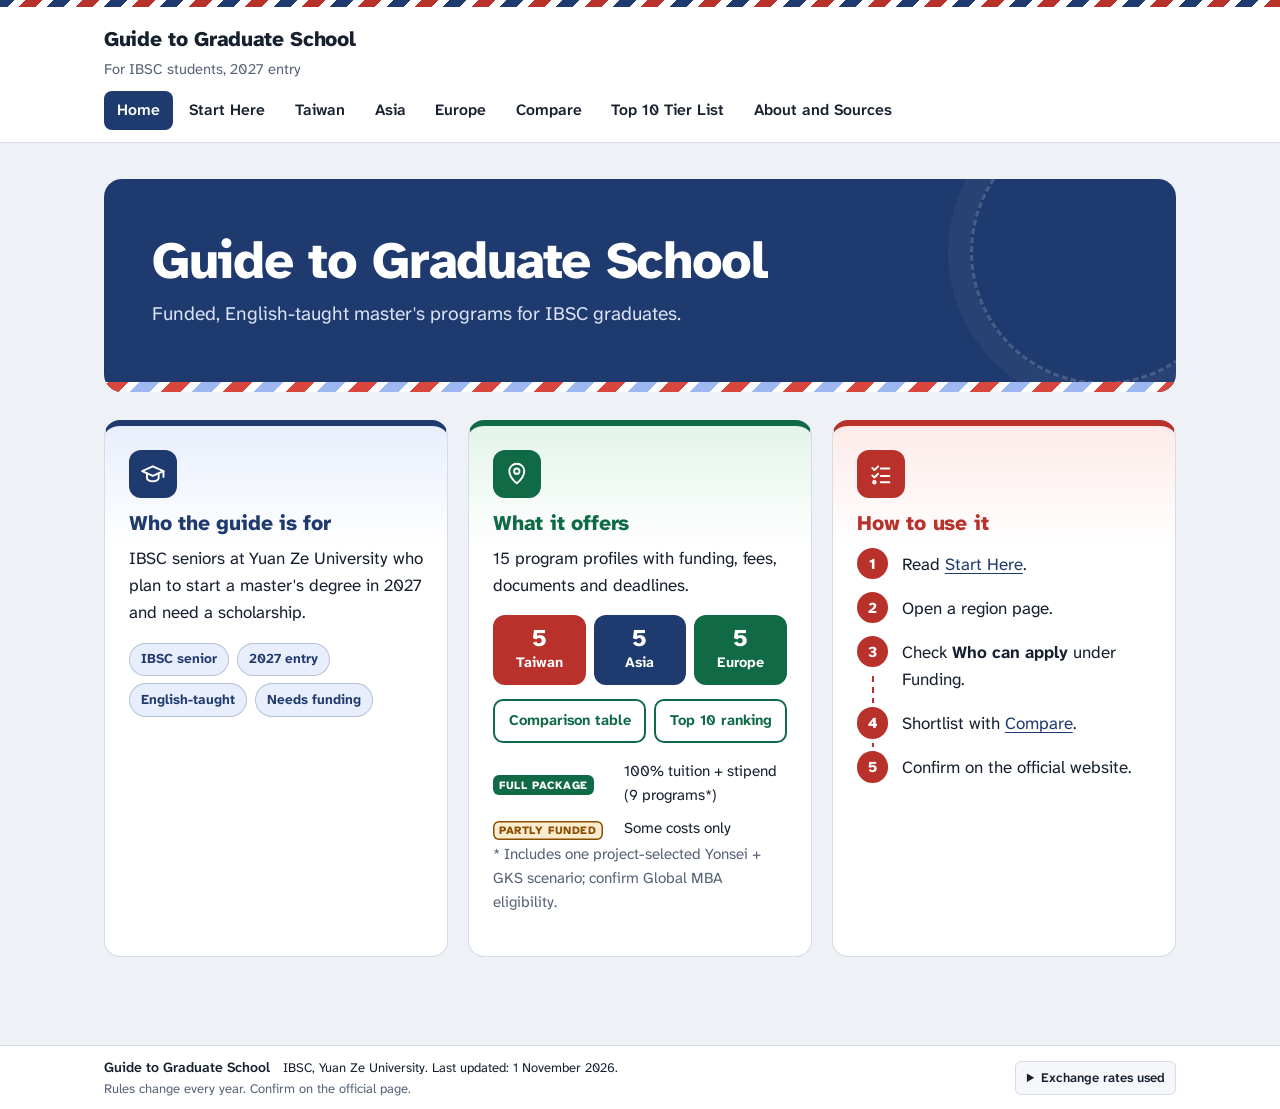
==== commit a578a338: "Update Taiwan scholarships and sync Yonsei GKS across guide" ====
--- a/index.html
+++ b/index.html
@@ -39,9 +39,10 @@
     <div class="rchips"><a class="rchip r-taiwan" href="taiwan.html"><span class="rn">5</span><span class="rl">Taiwan</span></a><a class="rchip r-asia" href="asia.html"><span class="rn">5</span><span class="rl">Asia</span></a><a class="rchip r-europe" href="europe.html"><span class="rn">5</span><span class="rl">Europe</span></a></div>
     <p class="tools"><a href="compare.html">Comparison table</a><a href="top-10.html">Top 10 ranking</a></p>
     <dl class="keys">
-      <div><dt><span class="badge full sm">FULL PACKAGE</span></dt><dd>100% tuition + stipend (8 programs)</dd></div>
+      <div><dt><span class="badge full sm">FULL PACKAGE</span></dt><dd>100% tuition + stipend (9 programs*)</dd></div>
       <div><dt><span class="badge part sm">PARTLY FUNDED</span></dt><dd>Some costs only</dd></div>
     </dl>
+    <p class="note">* Includes one project-selected Yonsei + GKS scenario; confirm Global MBA eligibility.</p>
   </section>
   <section class="card3 c-how" aria-labelledby="how-t">
     <span class="ico"><svg viewBox="0 0 24 24" aria-hidden="true"><path d="M4 6.5l2 2 3.5-3.5"/><path d="M12 7h8"/><path d="M4 13.5l2 2 3.5-3.5"/><path d="M12 14h8"/><path d="M12 20h8"/><circle cx="6" cy="20" r="1.2"/></svg></span>
@@ -59,7 +60,7 @@
 <footer class="site-foot"><div class="wrap footer-bar">
   <div class="footer-info">
     <p class="foot-title">Guide to Graduate School</p>
-    <p>IBSC, Yuan Ze University. Last updated: 31 October 2026.</p>
+    <p>IBSC, Yuan Ze University. Last updated: 1 November 2026.</p>
     <p>Rules change every year. Confirm on the official page.</p>
   </div>
   <details class="footer-rates"><summary>Exchange rates used</summary>
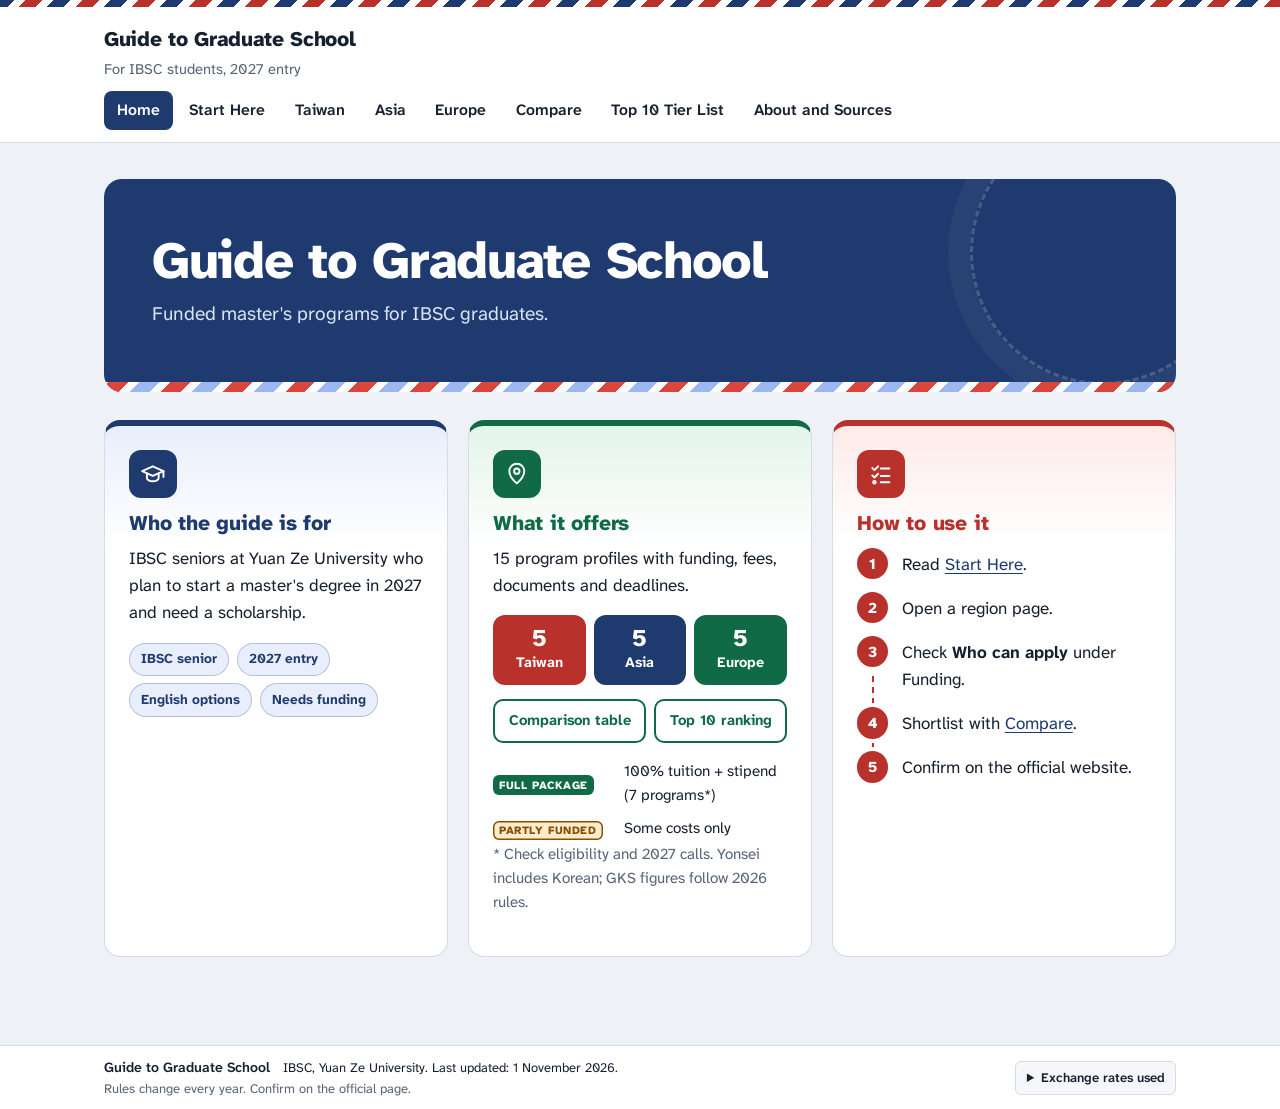
==== commit 9eb279bb: "Correct Asia profiles and sync funding, deadlines and rankings" ====
--- a/index.html
+++ b/index.html
@@ -22,7 +22,7 @@
 <main id="main" class="wrap">
 <section class="hero3">
   <h1>Guide to Graduate School</h1>
-  <p>Funded, English-taught master's programs for IBSC graduates.</p>
+  <p>Funded master's programs for IBSC graduates.</p>
 </section>
 
 <section class="trio" aria-label="About this guide">
@@ -30,7 +30,7 @@
     <span class="ico"><svg viewBox="0 0 24 24" aria-hidden="true"><path d="M2 9.5 12 5l10 4.5L12 14 2 9.5z"/><path d="M6.5 11.6V16c0 1.6 2.5 3 5.5 3s5.5-1.4 5.5-3v-4.4"/><path d="M22 9.5V15"/></svg></span>
     <h2 id="who-t">Who the guide is for</h2>
     <p>IBSC seniors at Yuan Ze University who plan to start a master's degree in 2027 and need a scholarship.</p>
-    <ul class="tags"><li>IBSC senior</li><li>2027 entry</li><li>English-taught</li><li>Needs funding</li></ul>
+    <ul class="tags"><li>IBSC senior</li><li>2027 entry</li><li>English options</li><li>Needs funding</li></ul>
   </section>
   <section class="card3 c-what" aria-labelledby="what-t">
     <span class="ico"><svg viewBox="0 0 24 24" aria-hidden="true"><path d="M12 21s-7-6.2-7-11.5a7 7 0 0 1 14 0C19 14.8 12 21 12 21z"/><circle cx="12" cy="9.5" r="2.5"/></svg></span>
@@ -39,10 +39,10 @@
     <div class="rchips"><a class="rchip r-taiwan" href="taiwan.html"><span class="rn">5</span><span class="rl">Taiwan</span></a><a class="rchip r-asia" href="asia.html"><span class="rn">5</span><span class="rl">Asia</span></a><a class="rchip r-europe" href="europe.html"><span class="rn">5</span><span class="rl">Europe</span></a></div>
     <p class="tools"><a href="compare.html">Comparison table</a><a href="top-10.html">Top 10 ranking</a></p>
     <dl class="keys">
-      <div><dt><span class="badge full sm">FULL PACKAGE</span></dt><dd>100% tuition + stipend (9 programs*)</dd></div>
+      <div><dt><span class="badge full sm">FULL PACKAGE</span></dt><dd>100% tuition + stipend (7 programs*)</dd></div>
       <div><dt><span class="badge part sm">PARTLY FUNDED</span></dt><dd>Some costs only</dd></div>
     </dl>
-    <p class="note">* Includes one project-selected Yonsei + GKS scenario; confirm Global MBA eligibility.</p>
+    <p class="note">* Check eligibility and 2027 calls. Yonsei includes Korean; GKS figures follow 2026 rules.</p>
   </section>
   <section class="card3 c-how" aria-labelledby="how-t">
     <span class="ico"><svg viewBox="0 0 24 24" aria-hidden="true"><path d="M4 6.5l2 2 3.5-3.5"/><path d="M12 7h8"/><path d="M4 13.5l2 2 3.5-3.5"/><path d="M12 14h8"/><path d="M12 20h8"/><circle cx="6" cy="20" r="1.2"/></svg></span>
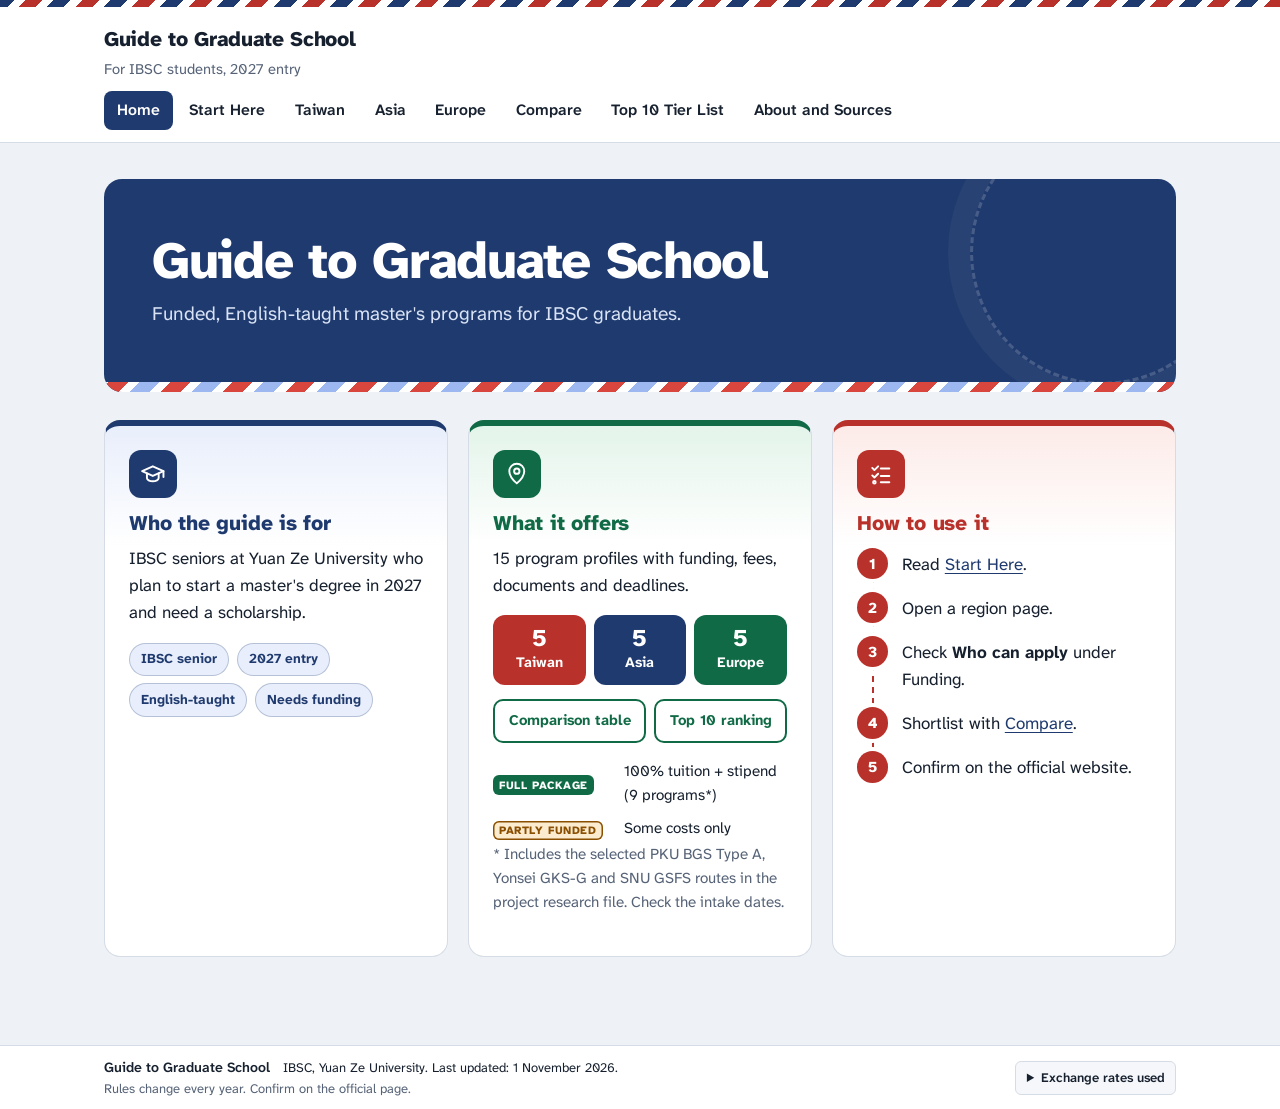
==== commit e9359679: "Restore Asia scholarship details from project source" ====
--- a/index.html
+++ b/index.html
@@ -22,7 +22,7 @@
 <main id="main" class="wrap">
 <section class="hero3">
   <h1>Guide to Graduate School</h1>
-  <p>Funded master's programs for IBSC graduates.</p>
+  <p>Funded, English-taught master's programs for IBSC graduates.</p>
 </section>
 
 <section class="trio" aria-label="About this guide">
@@ -30,7 +30,7 @@
     <span class="ico"><svg viewBox="0 0 24 24" aria-hidden="true"><path d="M2 9.5 12 5l10 4.5L12 14 2 9.5z"/><path d="M6.5 11.6V16c0 1.6 2.5 3 5.5 3s5.5-1.4 5.5-3v-4.4"/><path d="M22 9.5V15"/></svg></span>
     <h2 id="who-t">Who the guide is for</h2>
     <p>IBSC seniors at Yuan Ze University who plan to start a master's degree in 2027 and need a scholarship.</p>
-    <ul class="tags"><li>IBSC senior</li><li>2027 entry</li><li>English options</li><li>Needs funding</li></ul>
+    <ul class="tags"><li>IBSC senior</li><li>2027 entry</li><li>English-taught</li><li>Needs funding</li></ul>
   </section>
   <section class="card3 c-what" aria-labelledby="what-t">
     <span class="ico"><svg viewBox="0 0 24 24" aria-hidden="true"><path d="M12 21s-7-6.2-7-11.5a7 7 0 0 1 14 0C19 14.8 12 21 12 21z"/><circle cx="12" cy="9.5" r="2.5"/></svg></span>
@@ -39,10 +39,10 @@
     <div class="rchips"><a class="rchip r-taiwan" href="taiwan.html"><span class="rn">5</span><span class="rl">Taiwan</span></a><a class="rchip r-asia" href="asia.html"><span class="rn">5</span><span class="rl">Asia</span></a><a class="rchip r-europe" href="europe.html"><span class="rn">5</span><span class="rl">Europe</span></a></div>
     <p class="tools"><a href="compare.html">Comparison table</a><a href="top-10.html">Top 10 ranking</a></p>
     <dl class="keys">
-      <div><dt><span class="badge full sm">FULL PACKAGE</span></dt><dd>100% tuition + stipend (7 programs*)</dd></div>
+      <div><dt><span class="badge full sm">FULL PACKAGE</span></dt><dd>100% tuition + stipend (9 programs*)</dd></div>
       <div><dt><span class="badge part sm">PARTLY FUNDED</span></dt><dd>Some costs only</dd></div>
     </dl>
-    <p class="note">* Check eligibility and 2027 calls. Yonsei includes Korean; GKS figures follow 2026 rules.</p>
+    <p class="note">* Includes the selected PKU BGS Type A, Yonsei GKS-G and SNU GSFS routes in the project research file. Check the intake dates.</p>
   </section>
   <section class="card3 c-how" aria-labelledby="how-t">
     <span class="ico"><svg viewBox="0 0 24 24" aria-hidden="true"><path d="M4 6.5l2 2 3.5-3.5"/><path d="M12 7h8"/><path d="M4 13.5l2 2 3.5-3.5"/><path d="M12 14h8"/><path d="M12 20h8"/><circle cx="6" cy="20" r="1.2"/></svg></span>
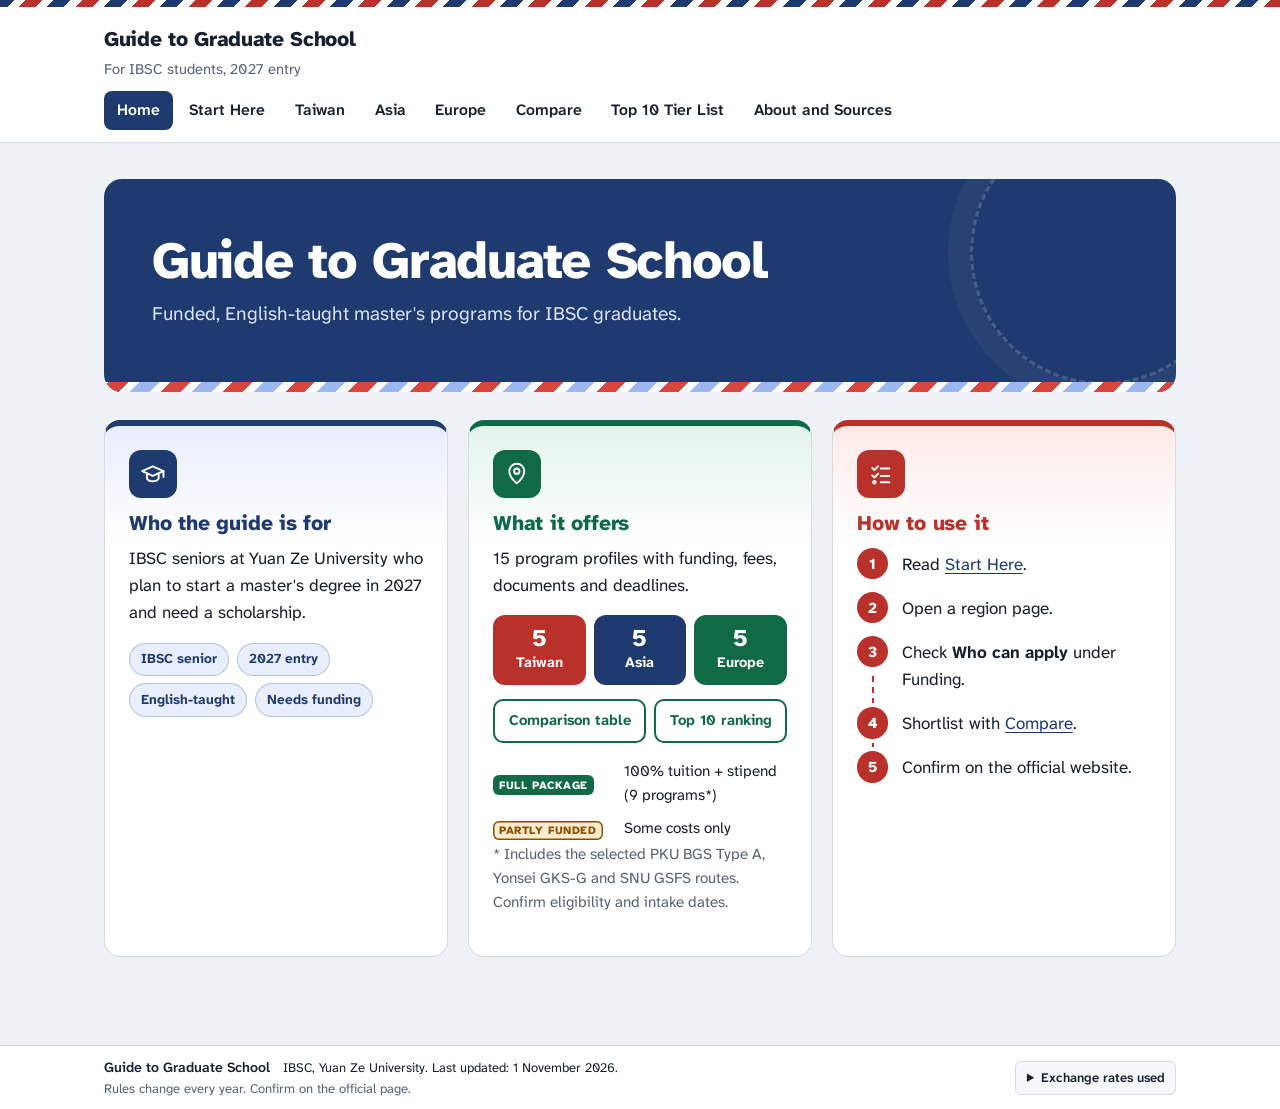
==== commit 3eb92226: "Remove phase labels and standardize currency to NTD" ====
--- a/index.html
+++ b/index.html
@@ -8,7 +8,7 @@
 <link rel="preconnect" href="https://fonts.googleapis.com">
 <link rel="preconnect" href="https://fonts.gstatic.com" crossorigin>
 <link rel="stylesheet" href="https://fonts.googleapis.com/css2?family=Atkinson+Hyperlegible+Next:ital,wght@0,400;0,600;0,800;1,400&display=swap">
-<link rel="stylesheet" href="style.css?v=9">
+<link rel="stylesheet" href="style.css?v=10">
 <script>function imgFail(i){var n=(i.getAttribute('data-next')||'').split('|').filter(Boolean);if(n.length){i.setAttribute('data-next',n.slice(1).join('|'));i.src=n[0];}else{var f=i.closest('.frame');if(f)f.classList.add('noimg');i.remove();}}</script>
 </head>
 <body>
@@ -42,7 +42,7 @@
       <div><dt><span class="badge full sm">FULL PACKAGE</span></dt><dd>100% tuition + stipend (9 programs*)</dd></div>
       <div><dt><span class="badge part sm">PARTLY FUNDED</span></dt><dd>Some costs only</dd></div>
     </dl>
-    <p class="note">* Includes the selected PKU BGS Type A, Yonsei GKS-G and SNU GSFS routes in the project research file. Check the intake dates.</p>
+    <p class="note">* Includes the selected PKU BGS Type A, Yonsei GKS-G and SNU GSFS routes. Confirm eligibility and intake dates.</p>
   </section>
   <section class="card3 c-how" aria-labelledby="how-t">
     <span class="ico"><svg viewBox="0 0 24 24" aria-hidden="true"><path d="M4 6.5l2 2 3.5-3.5"/><path d="M12 7h8"/><path d="M4 13.5l2 2 3.5-3.5"/><path d="M12 14h8"/><path d="M12 20h8"/><circle cx="6" cy="20" r="1.2"/></svg></span>
@@ -64,7 +64,7 @@
     <p>Rules change every year. Confirm on the official page.</p>
   </div>
   <details class="footer-rates"><summary>Exchange rates used</summary>
-    <ul class="rates"><li>EUR 1 = NT$ 36.075 (28 Oct 2026)</li><li>SGD 1 = NT$ 25.39 (29 Oct 2026)</li><li>KRW 1,000 = NT$ 23.15 (29 Oct 2026)</li><li>CNY 1 = NT$ 4.47 (Oct 2026)</li><li>SEK 1 = NT$ 3.32 (31 Oct 2026)</li></ul>
+    <ul class="rates"><li>EUR 1 = NTD 36.075 (28 Oct 2026)</li><li>SGD 1 = NTD 25.39 (29 Oct 2026)</li><li>KRW 1,000 = NTD 23.15 (29 Oct 2026)</li><li>CNY 1 = NTD 4.47 (Oct 2026)</li><li>SEK 1 = NTD 3.32 (31 Oct 2026)</li></ul>
   </details>
 </div></footer>
 <script>
--- a/style.css
+++ b/style.css
@@ -27,6 +27,7 @@
 body{margin:0;background:var(--paper);color:var(--ink);
   font:400 1.0625rem/1.6 "Atkinson Hyperlegible Next","Atkinson Hyperlegible",system-ui,-apple-system,"Segoe UI",sans-serif}
 img{max-width:100%;height:auto;display:block}
+.ui-icon{display:inline-block;width:1.15em;height:1.15em;flex:none;vertical-align:-.18em;color:currentColor}
 a{color:var(--navy);text-underline-offset:.18em;text-decoration-thickness:1px}
 a:hover{text-decoration-thickness:2px}
 :focus-visible{outline:3px solid var(--navy);outline-offset:2px;border-radius:4px}
